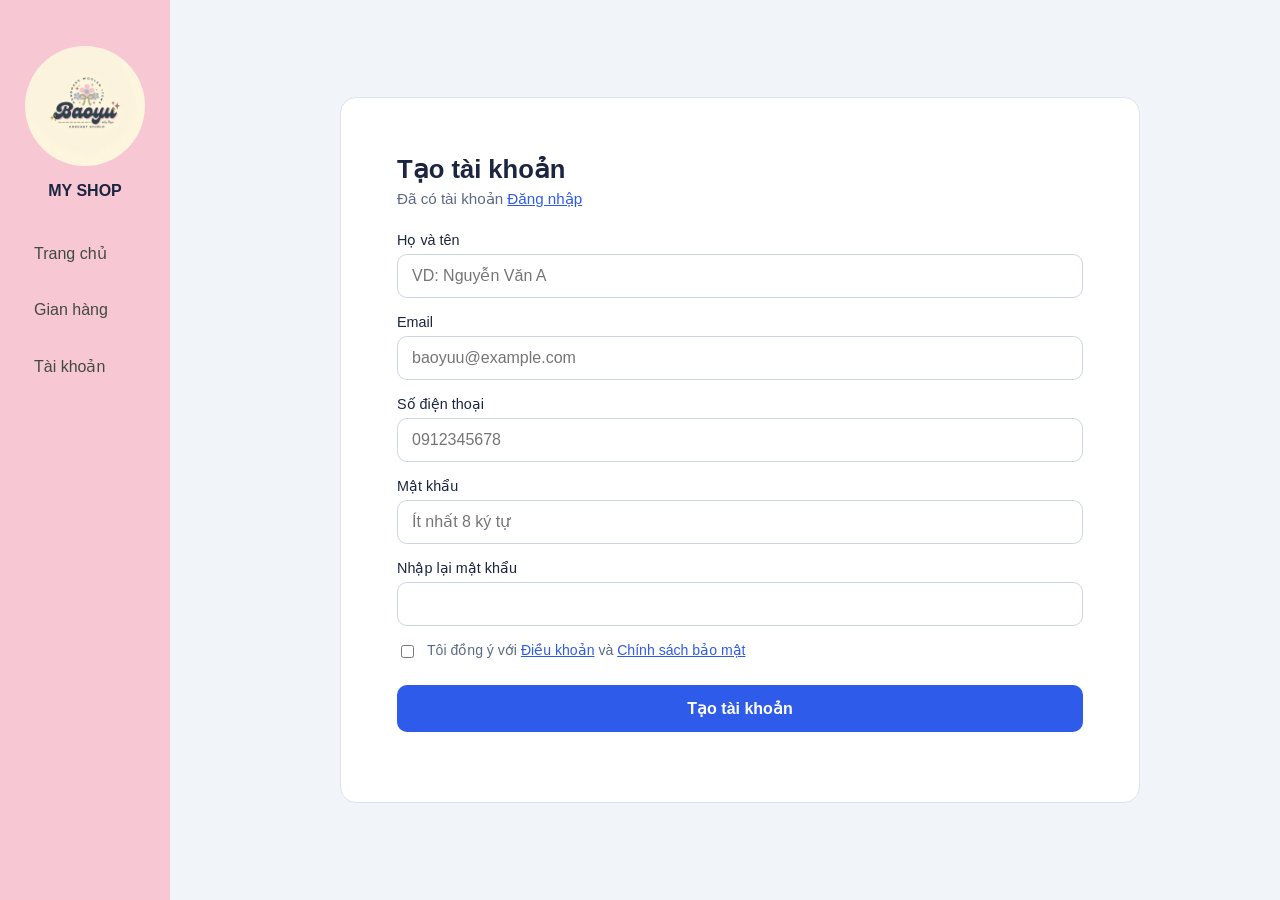
==== account.html @ 22765536 "Add files via upload" ====
<!DOCTYPE html>
<html lang="vi">
<head>
    <meta charset="UTF-8">
    <meta name="viewport" content="width=device-width, initial-scale=1.0">
    <title> My account</title>
    <link 
     rel="stylesheet" 
     href="style2.css">
</head>
<body>
    <main class="card">
        <div class="container">
            <aside class="left">
               <div class="logo">
                  <img 
                  src="logo 1.jpg"
                  alt="logo">
                  <strong>MY SHOP</strong>
               </div>

               <nav class="menu">
                  <a href="index.html">Trang chủ</a>
                  <a href="index.html #shop">Gian hàng</a>
                  <a href="account.html">Tài khoản</a>
               </nav>
            </aside>
        </div>
        <section>
            <h1> Tạo tài khoản </h1>
            <p class="sub">Đã có tài khoản <a href="dang-nhap.html"> Đăng nhập </a></p>

            <form id="registerForm" novalidate>
                <div class="field">
                    <label for="name">Họ và tên</label>
                    <input id="name" type="text" autocomplete="name" placeholder="VD: Nguyễn Văn A">
                    <small class="error" id="err-name"></small>
                </div>

                <div class="field">
                    <label for="email">Email</label>
                    <input id="email" type="email" autocomplete="email" placeholder="baoyuu@example.com">
                    <small class="error" id="err-email"></small>
                </div>

                <div class="field">
                    <label for="phone">Số điện thoại</label>
                    <input id="phone" type="tel" autocomplete="tel" placeholder="0912345678">
                    <small class="error" id="err-phone"></small>
                </div>

                <div class="field">
                    <label for="password">Mật khẩu</label>
                    <input id="password" type="password" autocomplete="new-password" placeholder="Ít nhất 8 ký tự">
                    <small class="error" id="err-password"></small>
                </div>

                <div class="field">
                    <label for="confirm">Nhập lại mật khẩu</label>
                    <input id="confirm" type="password" autocomplete="new-password">
                    <small class="error" id="err-confirm"></small>
                </div>

                <label class="check">
                    <input id="agree" type="checkbox">
                    <span>Tôi đồng ý với <a href="#">Điều khoản</a> và <a href="#">Chính sách bảo mật</a></span>
                </label>
                <small class="error" id="err-agree"></small>

                <button type="submit">Tạo tài khoản</button>
                <p id="result"></p>
            </form>
        </section>
    </main>
    <script src="script2.js"></script>
</body>
</html>
---- style2.css ----
* {
    box-sizing: border-box;
}

body {
    margin: 0;
    min-height: 100vh;
    display: grid;
    place-items: center;
    padding: 20px;
    background: #f1f4f9;
    font-family:Arial, Helvetica, sans-serif;
    color: #1c2540;
    margin-left: 200px;
    height: 100vh;
    /*font-family: Arial, sans-serif;*/
}

/*Thanh bên trái*/
.left {
    width: 170px;
    height: 100vh;
    background-color: #f7c8d3;
    padding: 30px 20px;
    position: fixed;
    top: 0;
    left: 0;
}

/*logo*/
.logo {
    text-align: center;
    margin: auto;
    margin-top: 16px;
    margin-bottom: 30px;
}
.logo img {
    height: 120px;
    width: 120px;
    display: block;
    margin: auto;
    margin-bottom: 16px;
    border-radius: 90px;
}

/*Thanh điều hướng*/
.left nav a{
    display: block;
    text-decoration: none;
    color: #404b3f;
    padding: 14px;
    margin-bottom: 10px;
    border-radius: 8px;
}
.left nav a:hover {
    background-color: #A8B58A;
}

.card {
  width: 100%;
  max-width: 800px;
  background: #fff;
  padding: 56px 56px;
  border-radius: 16px;
  border: 1px solid #dde3ee;
}

h1{
  margin: 0 0 6px; font-size: 1.6rem;
}
.sub { margin: 0 0 24px; color: #5d6a85; font-size: .95rem; }
a { color: #2f5bea; }

.field { margin-bottom: 16px; }
label { display: block; margin-bottom: 6px; font-size: .9rem; font-weight: 500; }

input[type="text"],
input[type="email"],
input[type="tel"],
input[type="password"] {
  width: 100%;
  padding: 12px 14px;
  font: inherit;
  border: 1.5px solid #cdd5e4;
  border-radius: 10px;
}

input:focus-visible { outline: 3px solid #2f5bea; outline-offset: 2px; }
input.invalid { border-color: #c73a3a; }

.error { display: block; color: #c73a3a; font-size: .82rem; margin-top: 5px; }

.check { display: flex; gap: 10px; font-size: .88rem; color: #5d6a85; margin: 8px 0; }
.check input { margin-top: 3px; }

button {
  width: 100%;
  margin-top: 16px;
  padding: 14px;
  font: inherit;
  font-weight: 700;
  color: #fff;
  background: #2f5bea;
  border: 0;
  border-radius: 10px;
  cursor: pointer;
}
button:hover { background: #2449c4; }
button:disabled { opacity: .6; cursor: wait; }

#result { text-align: center; font-size: .92rem; margin-top: 14px; }

.row {
  display: flex;
  justify-content: space-between;
  align-items: center;
  margin-top: 4px;
  font-size: .9rem;
}
.row .check { margin: 0; }
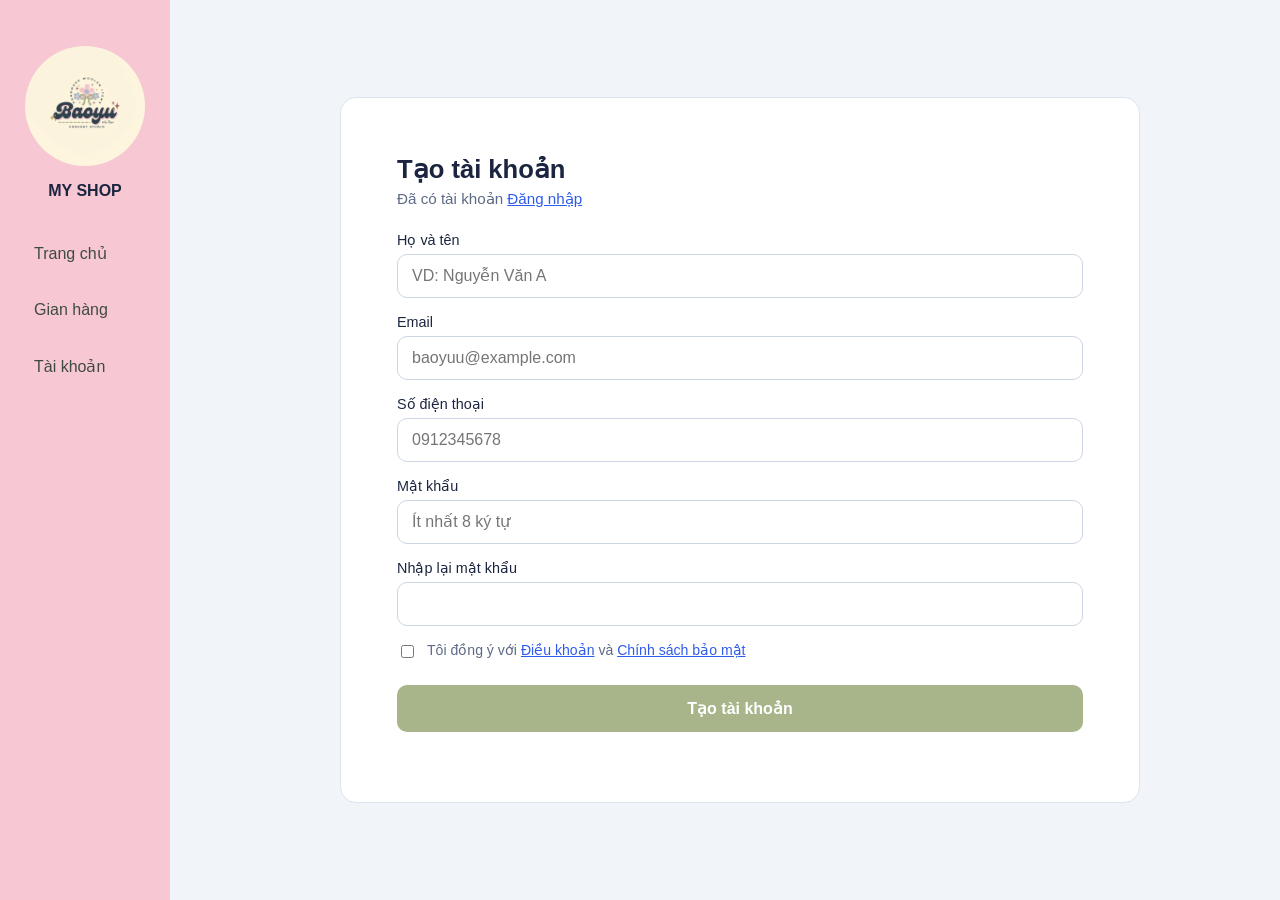
==== commit 4e9e44c7: "Update account.html" ====
--- a/account.html
+++ b/account.html
@@ -63,7 +63,7 @@
 
                 <label class="check">
                     <input id="agree" type="checkbox">
-                    <span>Tôi đồng ý với <a href="#">Điều khoản</a> và <a href="#">Chính sách bảo mật</a></span>
+                    <span>Tôi đồng ý với <a href="dieu-khoan.html">Điều khoản</a> và <a href="chinh-sach-bao-mat.html">Chính sách bảo mật</a></span>
                 </label>
                 <small class="error" id="err-agree"></small>
 
@@ -74,4 +74,4 @@
     </main>
     <script src="script2.js"></script>
 </body>
-</html>+</html>
--- a/style2.css
+++ b/style2.css
@@ -1,59 +1,58 @@
 * {
-    box-sizing: border-box;
+  box-sizing: border-box;
 }
 
 body {
-    margin: 0;
-    min-height: 100vh;
-    display: grid;
-    place-items: center;
-    padding: 20px;
-    background: #f1f4f9;
-    font-family:Arial, Helvetica, sans-serif;
-    color: #1c2540;
-    margin-left: 200px;
-    height: 100vh;
-    /*font-family: Arial, sans-serif;*/
+  margin: 0;
+  min-height: 100vh;
+  display: grid;
+  place-items: center;
+  padding: 20px;
+  background: #f1f4f9;
+  font-family:Arial, Helvetica, sans-serif;
+  color: #1c2540;
+  margin-left: 200px;
+  height: 100vh;
 }
 
 /*Thanh bên trái*/
 .left {
-    width: 170px;
-    height: 100vh;
-    background-color: #f7c8d3;
-    padding: 30px 20px;
-    position: fixed;
-    top: 0;
-    left: 0;
+  width: 170px;
+  height: 100vh;
+  background-color: #f7c8d3;
+  padding: 30px 20px;
+  position: fixed;
+  top: 0;
+  left: 0;
 }
 
 /*logo*/
 .logo {
-    text-align: center;
-    margin: auto;
-    margin-top: 16px;
-    margin-bottom: 30px;
+  text-align: center;
+  margin: auto;
+  margin-top: 16px;
+  margin-bottom: 30px;
 }
 .logo img {
-    height: 120px;
-    width: 120px;
-    display: block;
-    margin: auto;
-    margin-bottom: 16px;
-    border-radius: 90px;
+  height: 120px;
+  width: 120px;
+  display: block;
+  margin: auto;
+  margin-bottom: 16px;
+  border-radius: 90px;
 }
 
 /*Thanh điều hướng*/
 .left nav a{
-    display: block;
-    text-decoration: none;
-    color: #404b3f;
-    padding: 14px;
-    margin-bottom: 10px;
-    border-radius: 8px;
+  display: block;
+  text-decoration: none;
+  color: #404b3f;
+  padding: 14px;
+  margin-bottom: 10px;
+  border-radius: 8px;
 }
 .left nav a:hover {
-    background-color: #A8B58A;
+  background-color: #A8B58A;
 }
 
 .card {
@@ -100,12 +99,12 @@
   font: inherit;
   font-weight: 700;
   color: #fff;
-  background: #2f5bea;
+  background:#A8B58A;
   border: 0;
   border-radius: 10px;
   cursor: pointer;
 }
-button:hover { background: #2449c4; }
+button:hover { background:#A8B58A; }
 button:disabled { opacity: .6; cursor: wait; }
 
 #result { text-align: center; font-size: .92rem; margin-top: 14px; }
